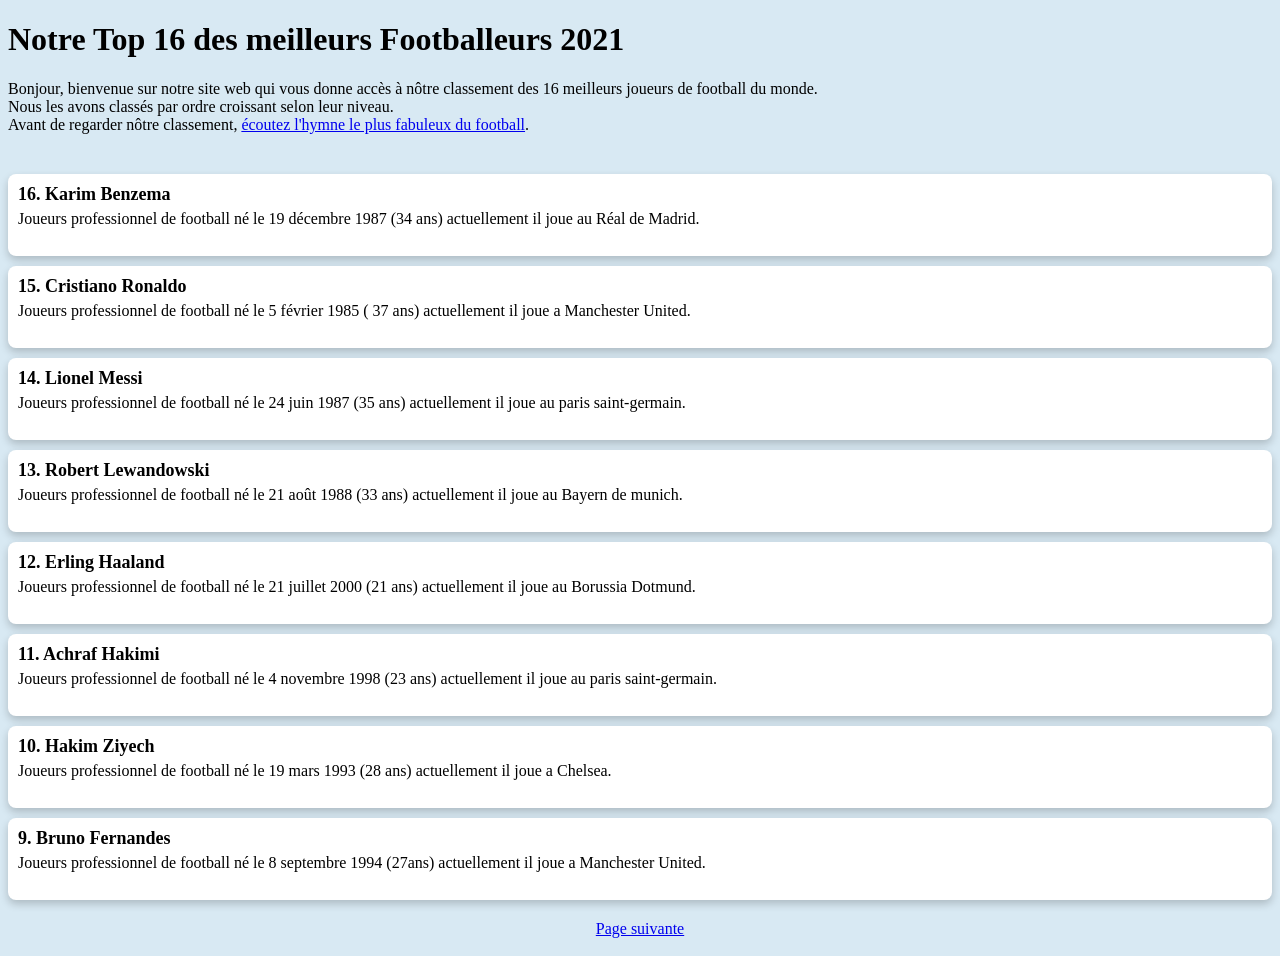
==== index.html @ 3a4f69b6 "index2" ====
<!DOCTYPE html>
<html>
	<head>
		<meta charset="utf-8">
		<link rel="stylesheet" href="assets/css/main.css">
		<title>Top footballeurs 2021</title>
	</head>

	<body>
		<h1>Notre Top 16 des meilleurs Footballeurs 2021</h1>
		<main>
			<p class="intro">
				Bonjour, bienvenue sur notre site web qui vous donne accès à nôtre classement des 16 meilleurs joueurs de football du monde.<br>
				Nous les avons classés par ordre croissant selon leur niveau.<br>
				Avant de regarder nôtre classement, <a href="https://www.youtube.com/watch?v=bhpV9hqQG7I%3Eici!" target="_blank">écoutez l'hymne le plus fabuleux du football</a>.
			</p>
			<div class="container">
				<span class="nom">16. Karim Benzema</span>
				<span class="description">Joueurs professionnel de football né le 19 décembre 1987 (34 ans) actuellement il joue au Réal de Madrid.</span>
				<div class="info">
					<img src="" class="carte">
					<img src="" class="photo">
				</div>
			</div>
			<div class="container">
				<span class="nom">15. Cristiano Ronaldo</span>
				<span class="description">Joueurs professionnel de football né le 5 février 1985 ( 37 ans)  actuellement il joue a Manchester United.</span>
				<div class="info">
					<img src="" class="carte">
					<img src="" class="photo">
				</div>
			</div>
			<div class="container">
				<span class="nom">14. Lionel Messi</span>
				<span class="description">Joueurs professionnel de football né le 24 juin 1987 (35 ans)  actuellement il joue au paris saint-germain.</span>
				<div class="info">
					<img src="" class="carte">
					<img src="" class="photo">
				</div>
			</div>
			<div class="container">
				<span class="nom">13. Robert Lewandowski</span>
				<span class="description">Joueurs professionnel de football né le 21 août 1988  (33 ans) actuellement il joue au Bayern de munich.</span>
				<div class="info">
					<img src="" class="carte">
					<img src="" class="photo">
				</div>
			</div>
			<div class="container">
				<span class="nom">12. Erling Haaland</span>
				<span class="description">Joueurs professionnel de football né le 21 juillet 2000 (21 ans)  actuellement il joue au Borussia Dotmund.</span>
				<div class="info">
					<img src="" class="carte">
					<img src="" class="photo">
				</div>
			</div>
			<div class="container">
				<span class="nom">11. Achraf Hakimi</span>
				<span class="description">Joueurs professionnel de football né le 4 novembre 1998 (23 ans) actuellement il joue au paris saint-germain.</span>
				<div class="info">
					<img src="" class="carte">
					<img src="" class="photo">
				</div>
			</div>
			<div class="container">
				<span class="nom">10. Hakim Ziyech</span>
				<span class="description">Joueurs professionnel de football né le 19 mars 1993 (28 ans) actuellement il joue a Chelsea.</span>
				<div class="info">
					<img src="" class="carte">
					<img src="" class="photo">
				</div>
			</div>
			<div class="container">
				<span class="nom">9. Bruno Fernandes</span>
				<span class="description">Joueurs professionnel de football né le  8 septembre 1994 (27ans) actuellement il joue a Manchester United.</span>
				<div class="info">
					<img src="" class="carte">
					<img src="" class="photo">
				</div>
			</div>
		</main>
		<footer>
			<a href="index2.html">Page suivante</a>
		</footer>
	</body>
	
</html>
---- assets/css/main.css ----
@import url("https://fonts.googleapis.com/css2?family=Lilita+One&display=swap");

body {
	background-color: #d8e9f3;
	font-family: Rubik;
}

.intro {
	margin-bottom: 40px;
}

.container {
	margin-bottom: 10px;
	padding: 10px;
	border-radius: 8px;
	box-shadow: 0 4px 8px rgb(0, 0, 0, 0.2);
	background-color: #fff
}

.nom {
	display: block;
	margin-bottom: 5px;
	font-size: 18px;
	font-weight: bold
}

footer {
	padding: 10px 0;
	text-align: center
}
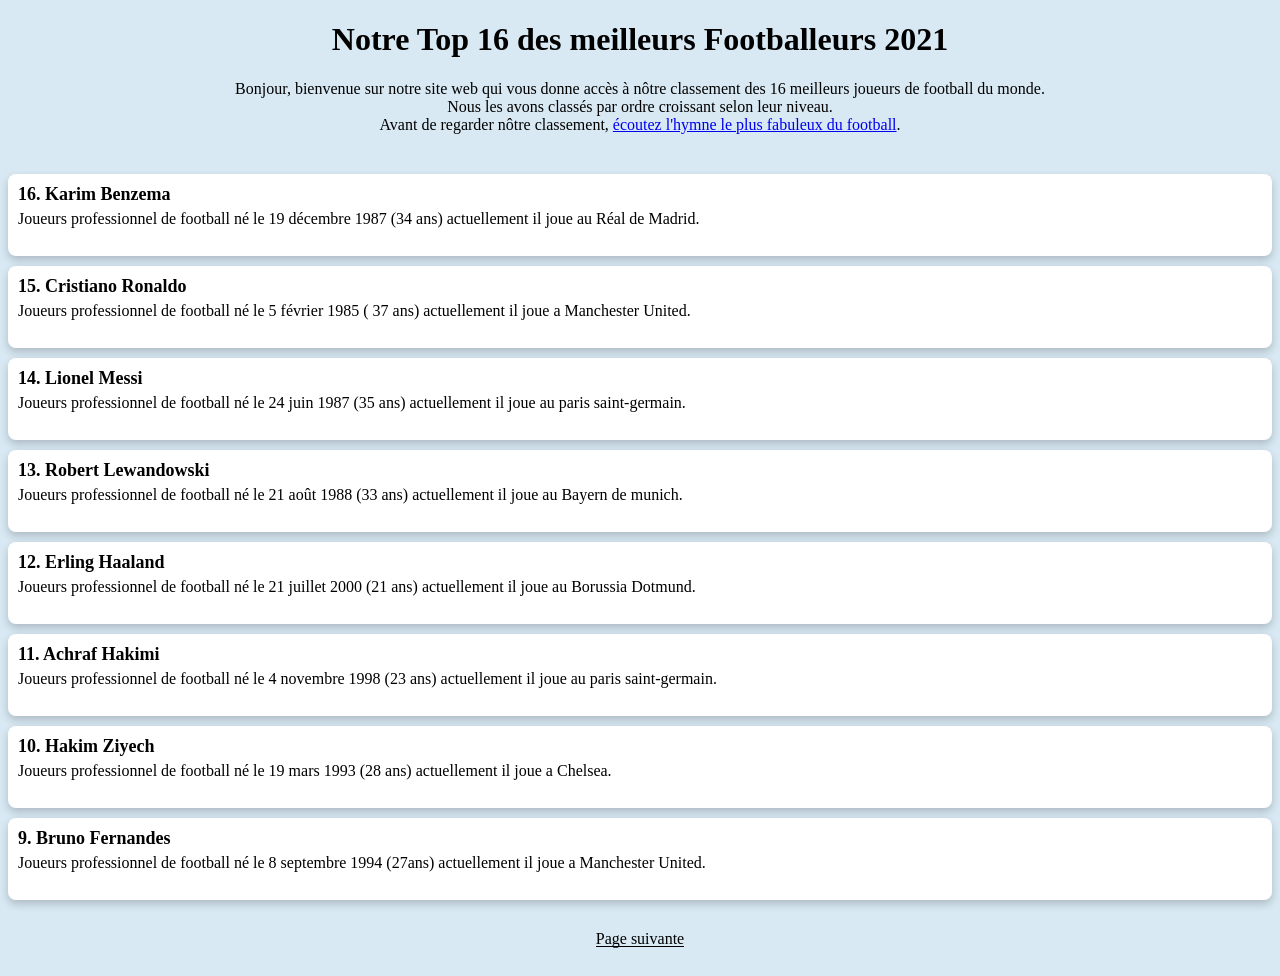
==== commit f3cb600b: "CSS" ====
--- a/index.html
+++ b/index.html
@@ -7,8 +7,8 @@
 	</head>
 
 	<body>
-		<h1>Notre Top 16 des meilleurs Footballeurs 2021</h1>
 		<main>
+			<h1>Notre Top 16 des meilleurs Footballeurs 2021</h1>
 			<p class="intro">
 				Bonjour, bienvenue sur notre site web qui vous donne accès à nôtre classement des 16 meilleurs joueurs de football du monde.<br>
 				Nous les avons classés par ordre croissant selon leur niveau.<br>
--- a/assets/css/main.css
+++ b/assets/css/main.css
@@ -7,7 +7,10 @@
 
 .intro {
 	margin-bottom: 40px;
+	text-align: center;
 }
+
+h1 {text-align: center}
 
 .container {
 	margin-bottom: 10px;
@@ -25,6 +28,36 @@
 }
 
 footer {
-	padding: 10px 0;
+	padding: 20px 0;
 	text-align: center
+}
+
+footer a {
+	position: relative;
+	color: #000;
+	text-decoration: none;
+	transition-duration: 0.3s;
+	z-index: 1;
+}
+footer a:hover {color: #d8e9f3}
+footer a::before {
+	content: "";
+	width: 100%;
+	height: 1px;
+	bottom: 0;
+	position: absolute;
+	background-color: #000;
+	transition-duration: 0.3s;
+	z-index: -1
+}
+footer a:hover::before {height: 100%}
+
+/* 600px max */
+@media screen and (max-width: 600px) {
+	h1 {font-size: 29px}
+}
+
+/* 480px max */
+@media screen and (max-width: 480px) {
+	h1 {font-size: 26px}
 }
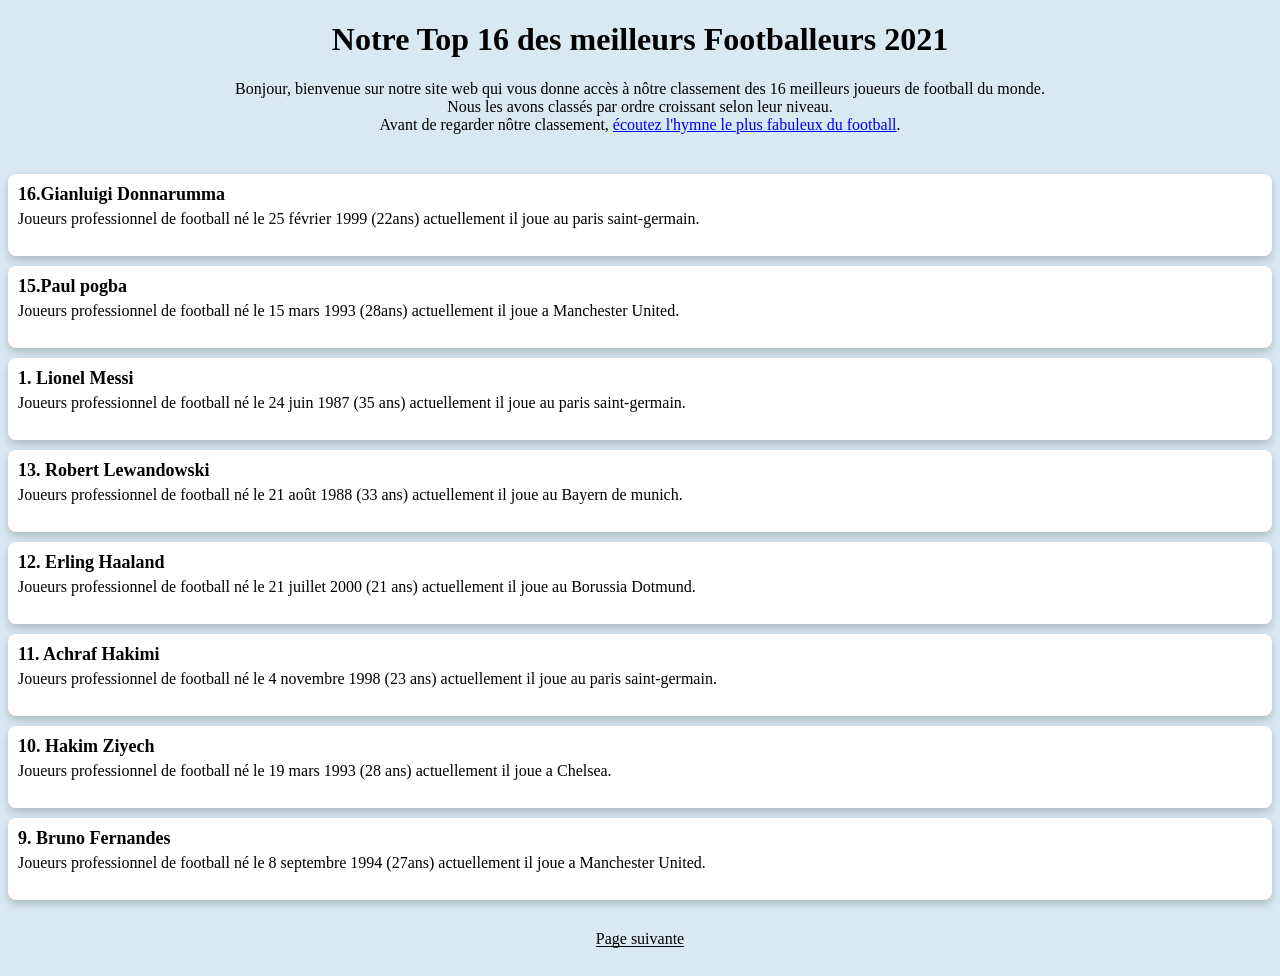
==== commit 04b4a23a: "test" ====
--- a/index.html
+++ b/index.html
@@ -15,23 +15,23 @@
 				Avant de regarder nôtre classement, <a href="https://www.youtube.com/watch?v=bhpV9hqQG7I%3Eici!" target="_blank">écoutez l'hymne le plus fabuleux du football</a>.
 			</p>
 			<div class="container">
-				<span class="nom">16. Karim Benzema</span>
-				<span class="description">Joueurs professionnel de football né le 19 décembre 1987 (34 ans) actuellement il joue au Réal de Madrid.</span>
+				<span class="nom">16.Gianluigi Donnarumma</span>
+				<span class="description">Joueurs professionnel de football né le 25 février 1999 (22ans) actuellement il joue au paris saint-germain.</span>
+				<div class="info">
+					<img src="" class="carte16.jpg">
+					<img src="" class="photo">
+				</div>
+			</div>
+			<div class="container">
+				<span class="nom">15.Paul pogba </span>
+				<span class="description">Joueurs professionnel de football né le 15 mars 1993 (28ans)  actuellement il joue a Manchester United.</span>
 				<div class="info">
 					<img src="" class="carte">
 					<img src="" class="photo">
 				</div>
 			</div>
 			<div class="container">
-				<span class="nom">15. Cristiano Ronaldo</span>
-				<span class="description">Joueurs professionnel de football né le 5 février 1985 ( 37 ans)  actuellement il joue a Manchester United.</span>
-				<div class="info">
-					<img src="" class="carte">
-					<img src="" class="photo">
-				</div>
-			</div>
-			<div class="container">
-				<span class="nom">14. Lionel Messi</span>
+				<span class="nom">1. Lionel Messi</span>
 				<span class="description">Joueurs professionnel de football né le 24 juin 1987 (35 ans)  actuellement il joue au paris saint-germain.</span>
 				<div class="info">
 					<img src="" class="carte">
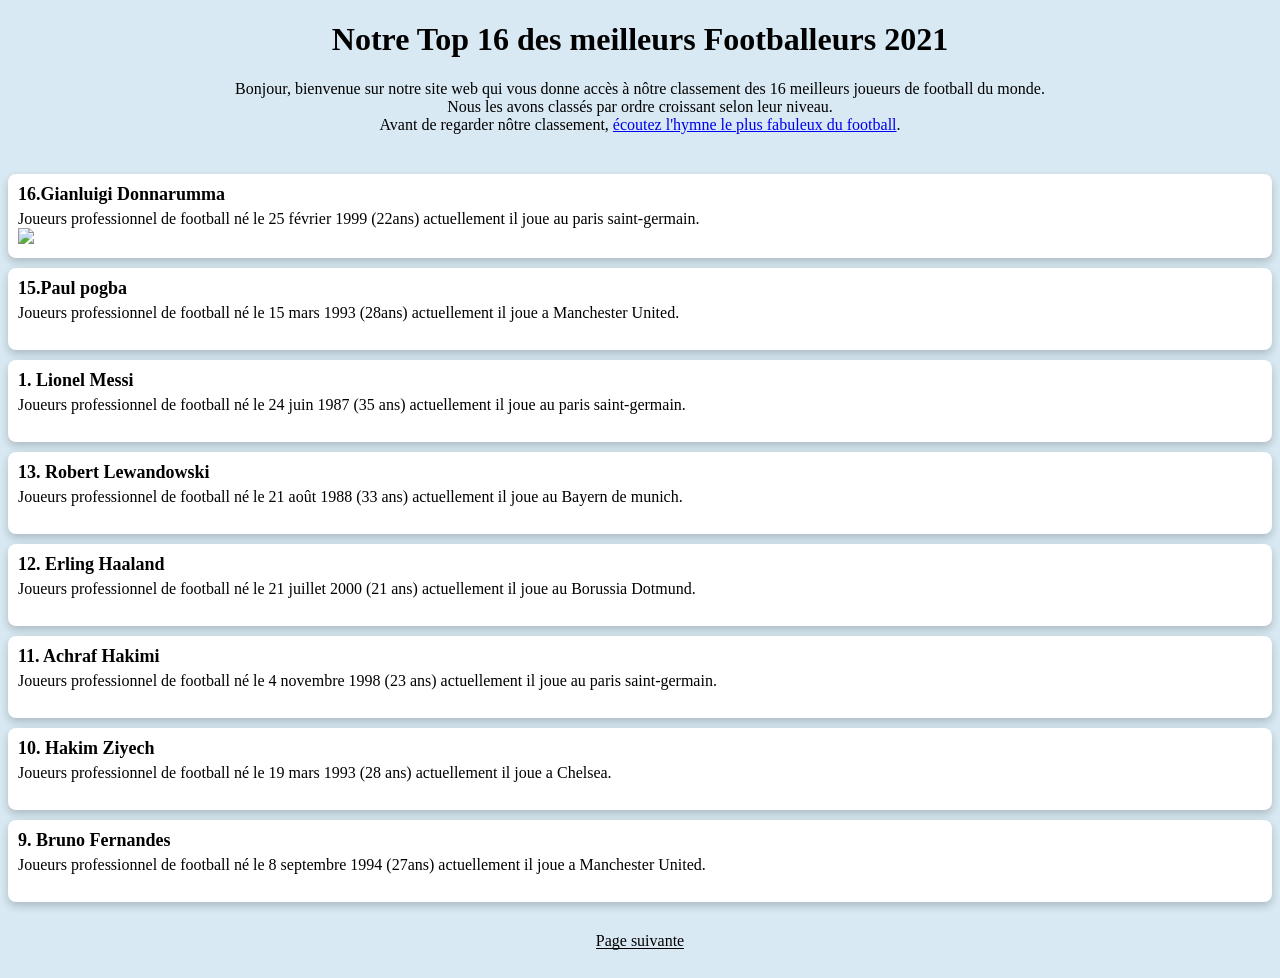
==== commit cb0f9919: "azea" ====
--- a/index.html
+++ b/index.html
@@ -18,7 +18,7 @@
 				<span class="nom">16.Gianluigi Donnarumma</span>
 				<span class="description">Joueurs professionnel de football né le 25 février 1999 (22ans) actuellement il joue au paris saint-germain.</span>
 				<div class="info">
-					<img src="" class="carte16.jpg">
+					<img src="image/kart" class="kart">
 					<img src="" class="photo">
 				</div>
 			</div>
@@ -26,7 +26,7 @@
 				<span class="nom">15.Paul pogba </span>
 				<span class="description">Joueurs professionnel de football né le 15 mars 1993 (28ans)  actuellement il joue a Manchester United.</span>
 				<div class="info">
-					<img src="" class="carte">
+					<img src="" class="">
 					<img src="" class="photo">
 				</div>
 			</div>
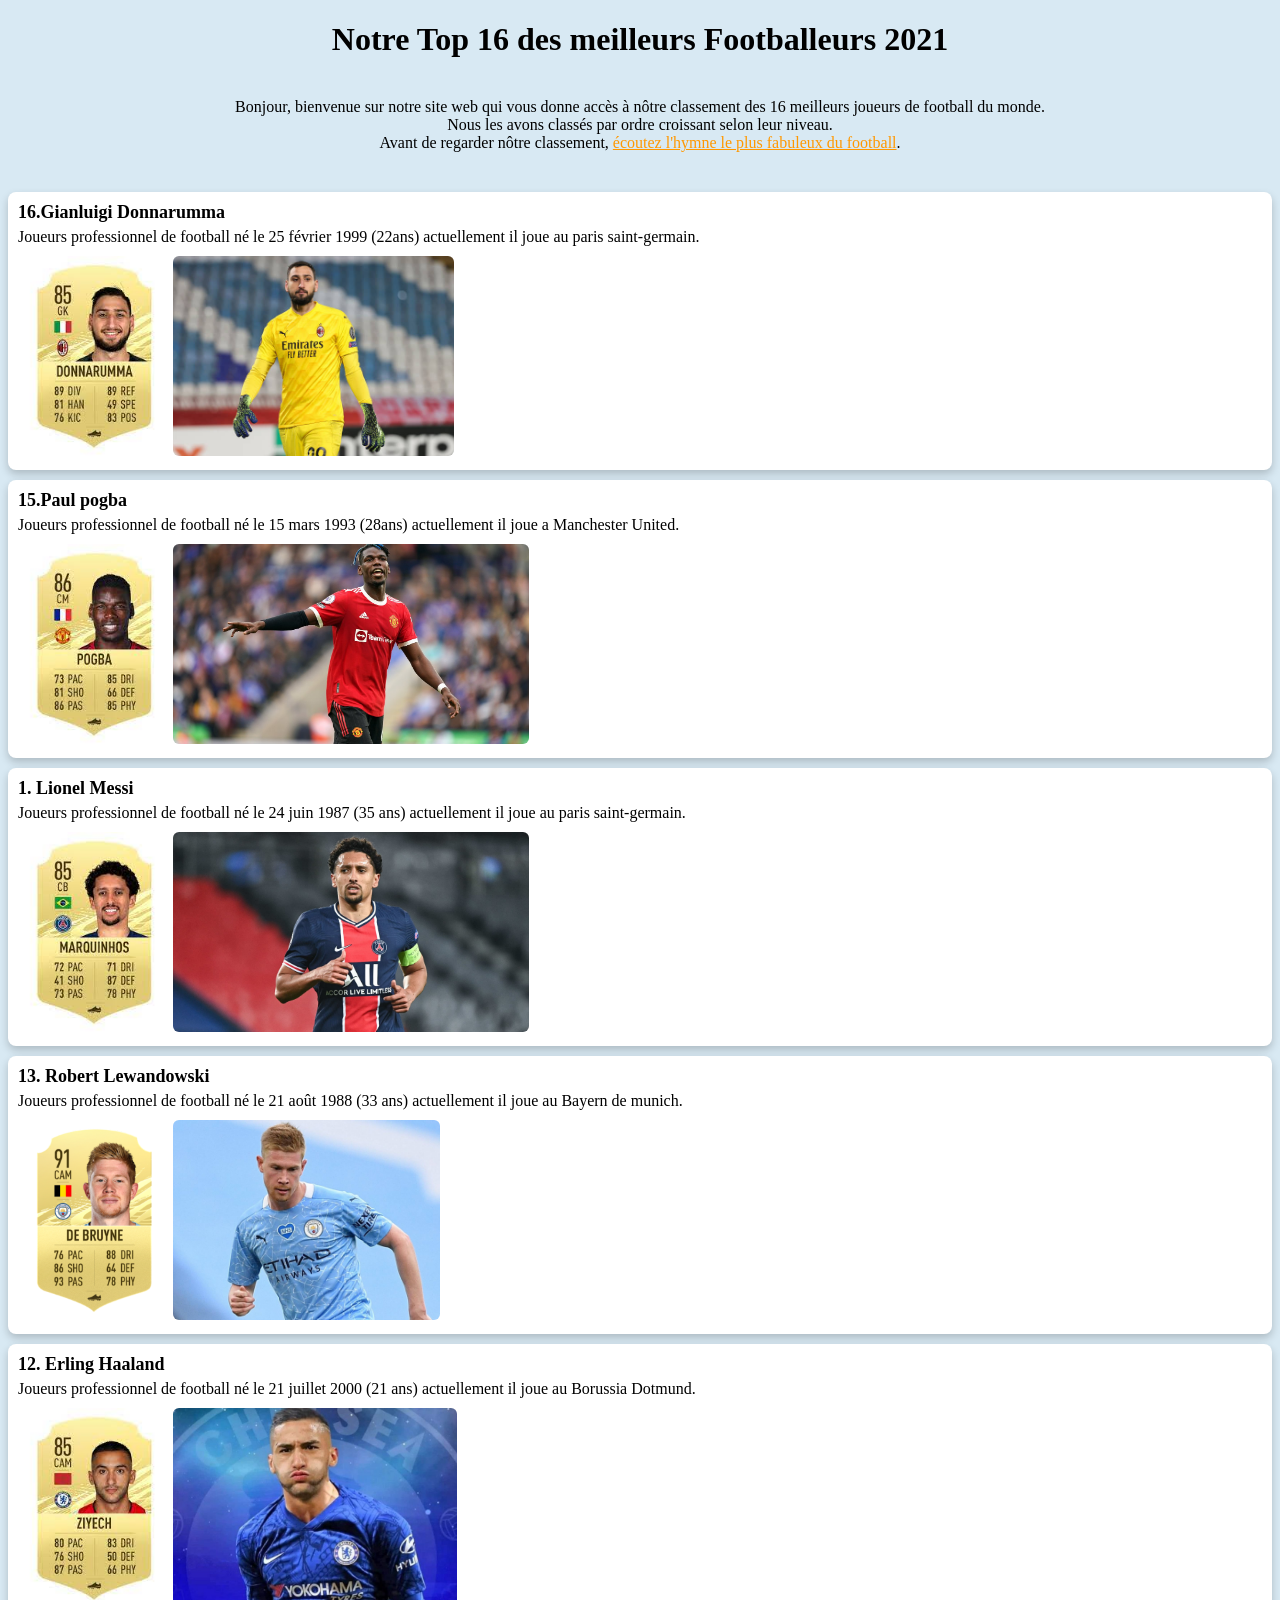
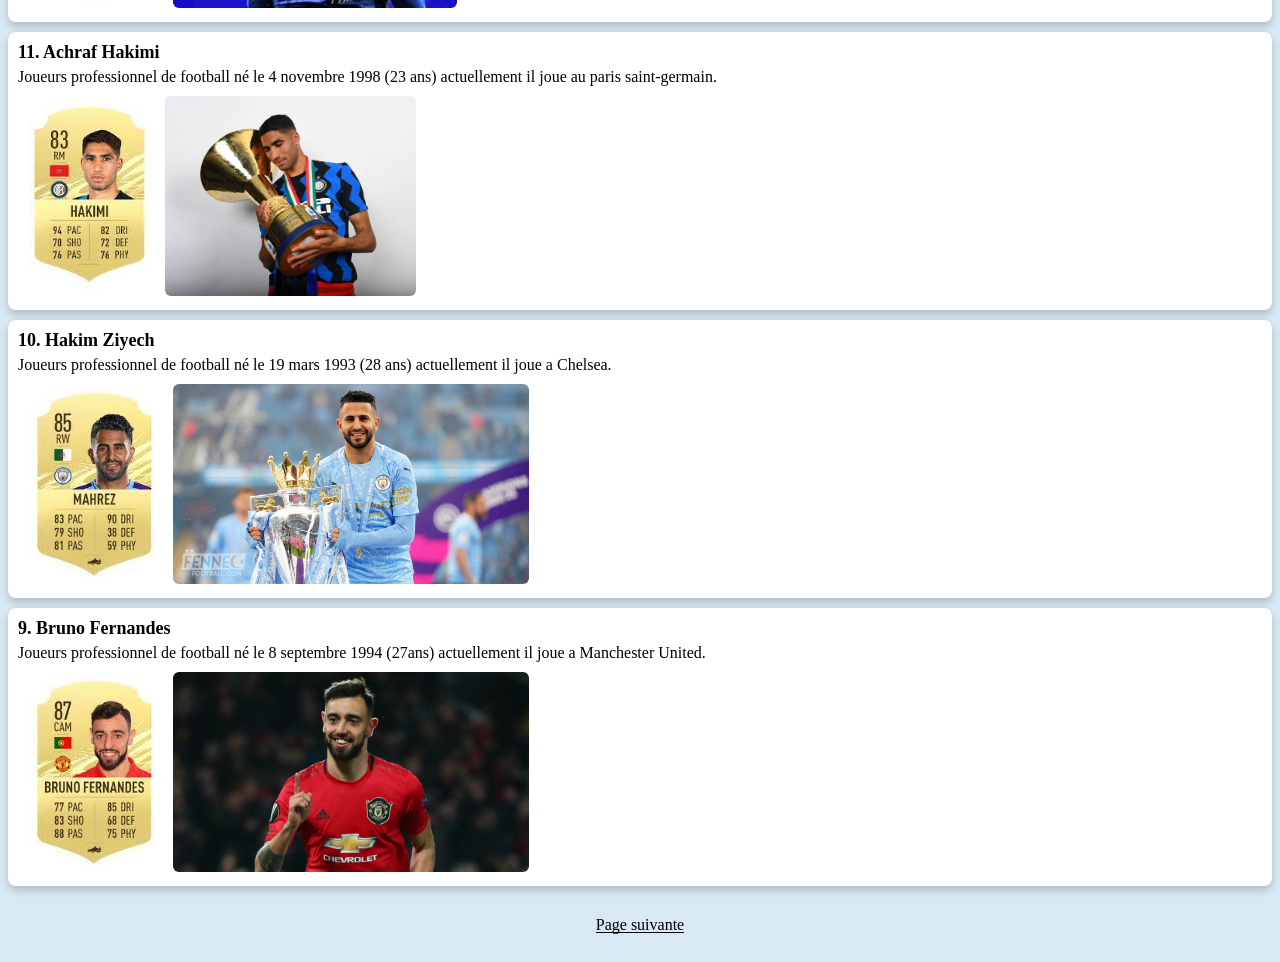
==== commit f3f313e6: "index" ====
--- a/index.html
+++ b/index.html
@@ -18,64 +18,64 @@
 				<span class="nom">16.Gianluigi Donnarumma</span>
 				<span class="description">Joueurs professionnel de football né le 25 février 1999 (22ans) actuellement il joue au paris saint-germain.</span>
 				<div class="info">
-					<img src="image/kart" class="kart">
-					<img src="" class="photo">
+					<img src="assets/images/carte/16.jpg" class="carte">
+					<img src="assets/images/photo/16.jpg" class="photo">
 				</div>
 			</div>
 			<div class="container">
 				<span class="nom">15.Paul pogba </span>
 				<span class="description">Joueurs professionnel de football né le 15 mars 1993 (28ans)  actuellement il joue a Manchester United.</span>
 				<div class="info">
-					<img src="" class="">
-					<img src="" class="photo">
+					<img src="assets/images/carte/15.jpg" class="carte">
+					<img src="assets/images/photo/15.jpg" class="photo">
 				</div>
 			</div>
 			<div class="container">
 				<span class="nom">1. Lionel Messi</span>
 				<span class="description">Joueurs professionnel de football né le 24 juin 1987 (35 ans)  actuellement il joue au paris saint-germain.</span>
 				<div class="info">
-					<img src="" class="carte">
-					<img src="" class="photo">
+					<img src="assets/images/carte/14.jpg" class="carte">
+					<img src="assets/images/photo/14.jpg" class="photo">
 				</div>
 			</div>
 			<div class="container">
 				<span class="nom">13. Robert Lewandowski</span>
 				<span class="description">Joueurs professionnel de football né le 21 août 1988  (33 ans) actuellement il joue au Bayern de munich.</span>
 				<div class="info">
-					<img src="" class="carte">
-					<img src="" class="photo">
+					<img src="assets/images/carte/13.jpg" class="carte">
+					<img src="assets/images/photo/13.jpg" class="photo">
 				</div>
 			</div>
 			<div class="container">
 				<span class="nom">12. Erling Haaland</span>
 				<span class="description">Joueurs professionnel de football né le 21 juillet 2000 (21 ans)  actuellement il joue au Borussia Dotmund.</span>
 				<div class="info">
-					<img src="" class="carte">
-					<img src="" class="photo">
+					<img src="assets/images/carte/12.jpg" class="carte">
+					<img src="assets/images/photo/12.jpg" class="photo">
 				</div>
 			</div>
 			<div class="container">
 				<span class="nom">11. Achraf Hakimi</span>
 				<span class="description">Joueurs professionnel de football né le 4 novembre 1998 (23 ans) actuellement il joue au paris saint-germain.</span>
 				<div class="info">
-					<img src="" class="carte">
-					<img src="" class="photo">
+					<img src="assets/images/carte/11.jpg" class="carte">
+					<img src="assets/images/photo/11.jpg" class="photo">
 				</div>
 			</div>
 			<div class="container">
 				<span class="nom">10. Hakim Ziyech</span>
 				<span class="description">Joueurs professionnel de football né le 19 mars 1993 (28 ans) actuellement il joue a Chelsea.</span>
 				<div class="info">
-					<img src="" class="carte">
-					<img src="" class="photo">
+					<img src="assets/images/carte/10.jpg" class="carte">
+					<img src="assets/images/photo/10.jpg" class="photo">
 				</div>
 			</div>
 			<div class="container">
 				<span class="nom">9. Bruno Fernandes</span>
 				<span class="description">Joueurs professionnel de football né le  8 septembre 1994 (27ans) actuellement il joue a Manchester United.</span>
 				<div class="info">
-					<img src="" class="carte">
-					<img src="" class="photo">
+					<img src="assets/images/carte/9.jpg" class="carte">
+					<img src="assets/images/photo/9.jpg" class="photo">
 				</div>
 			</div>
 		</main>
--- a/assets/css/main.css
+++ b/assets/css/main.css
@@ -2,13 +2,15 @@
 
 body {
 	background-color: #d8e9f3;
-	font-family: Rubik;
+	font-family: Rubik
 }
 
 .intro {
-	margin-bottom: 40px;
-	text-align: center;
+	margin: 40px 0 40px 0;
+	text-align: center
 }
+
+.intro a {color: #ff9800}
 
 h1 {text-align: center}
 
@@ -27,6 +29,17 @@
 	font-weight: bold
 }
 
+.description {
+	display: block;
+	margin-bottom: 10px
+}
+
+.carte {height: 200px}
+.photo {
+	height: 200px;
+	border-radius: 6px
+}
+
 footer {
 	padding: 20px 0;
 	text-align: center
@@ -37,7 +50,7 @@
 	color: #000;
 	text-decoration: none;
 	transition-duration: 0.3s;
-	z-index: 1;
+	z-index: 1
 }
 footer a:hover {color: #d8e9f3}
 footer a::before {
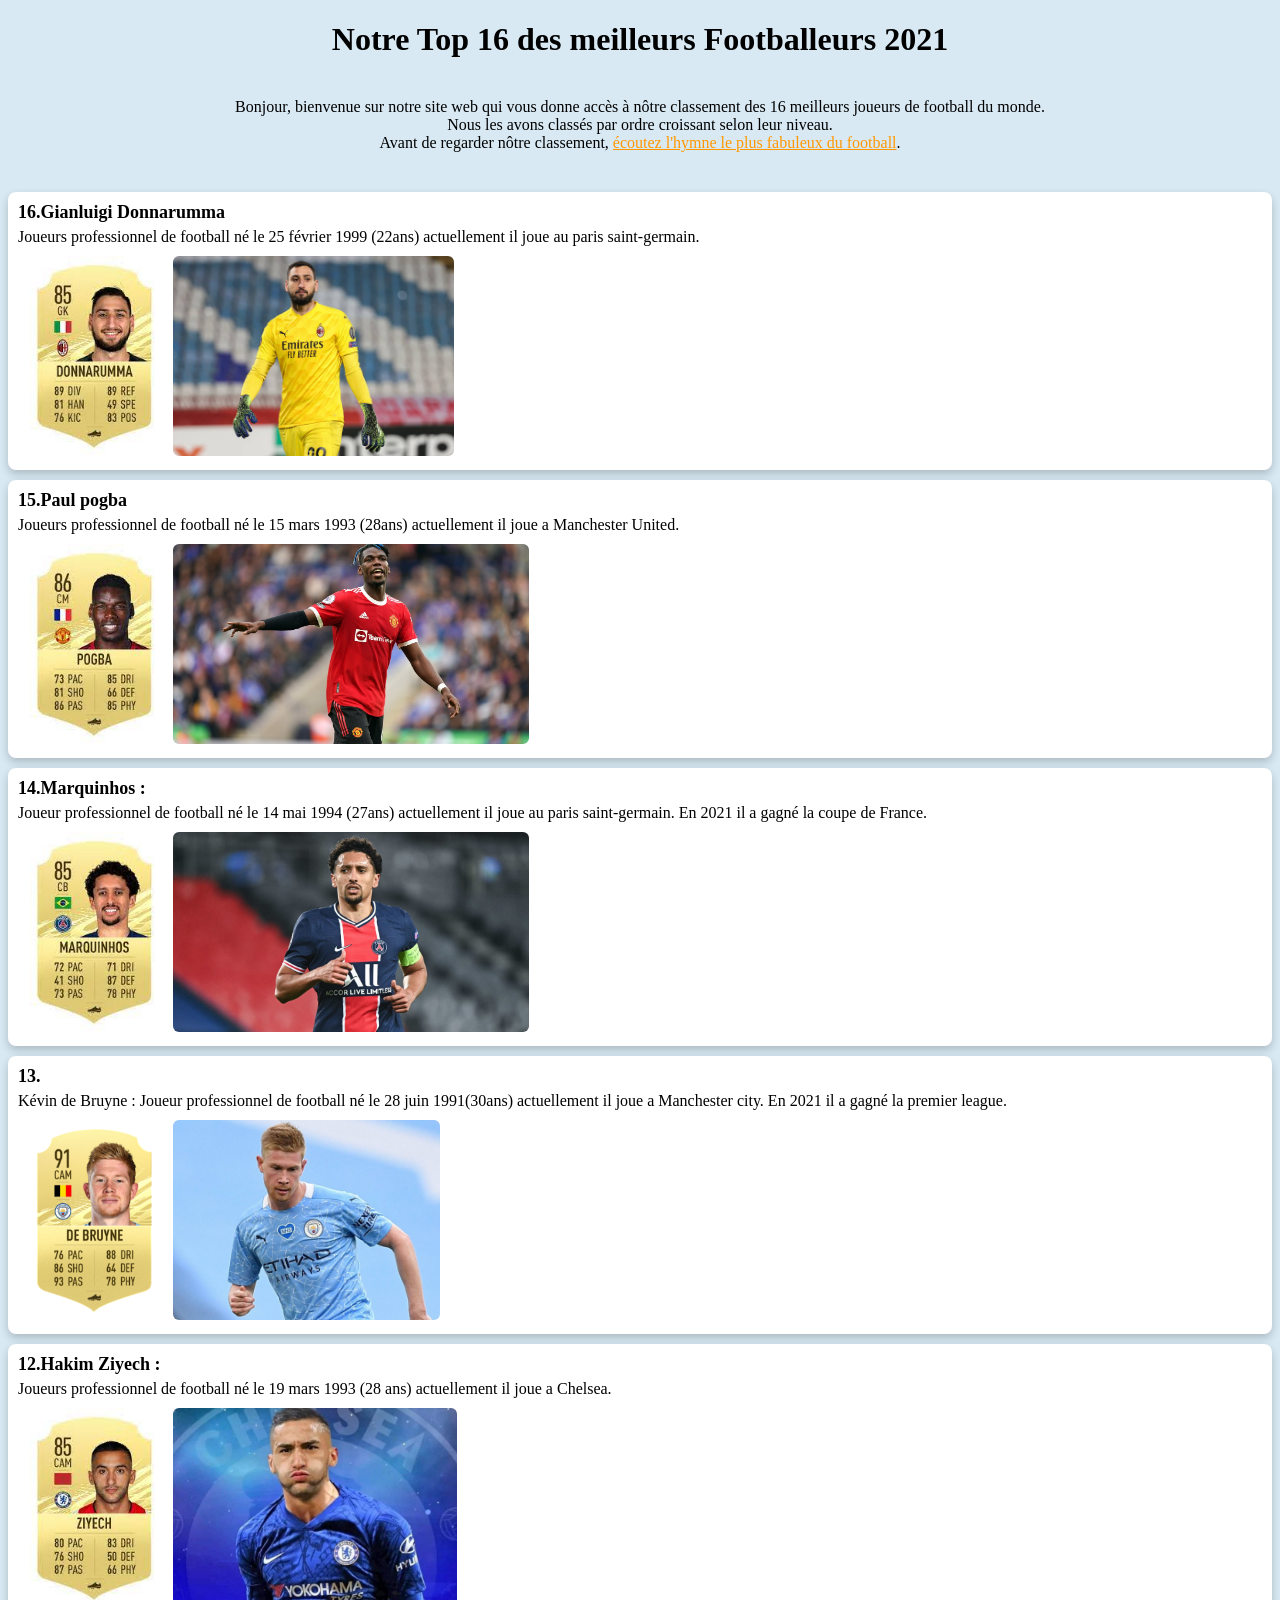
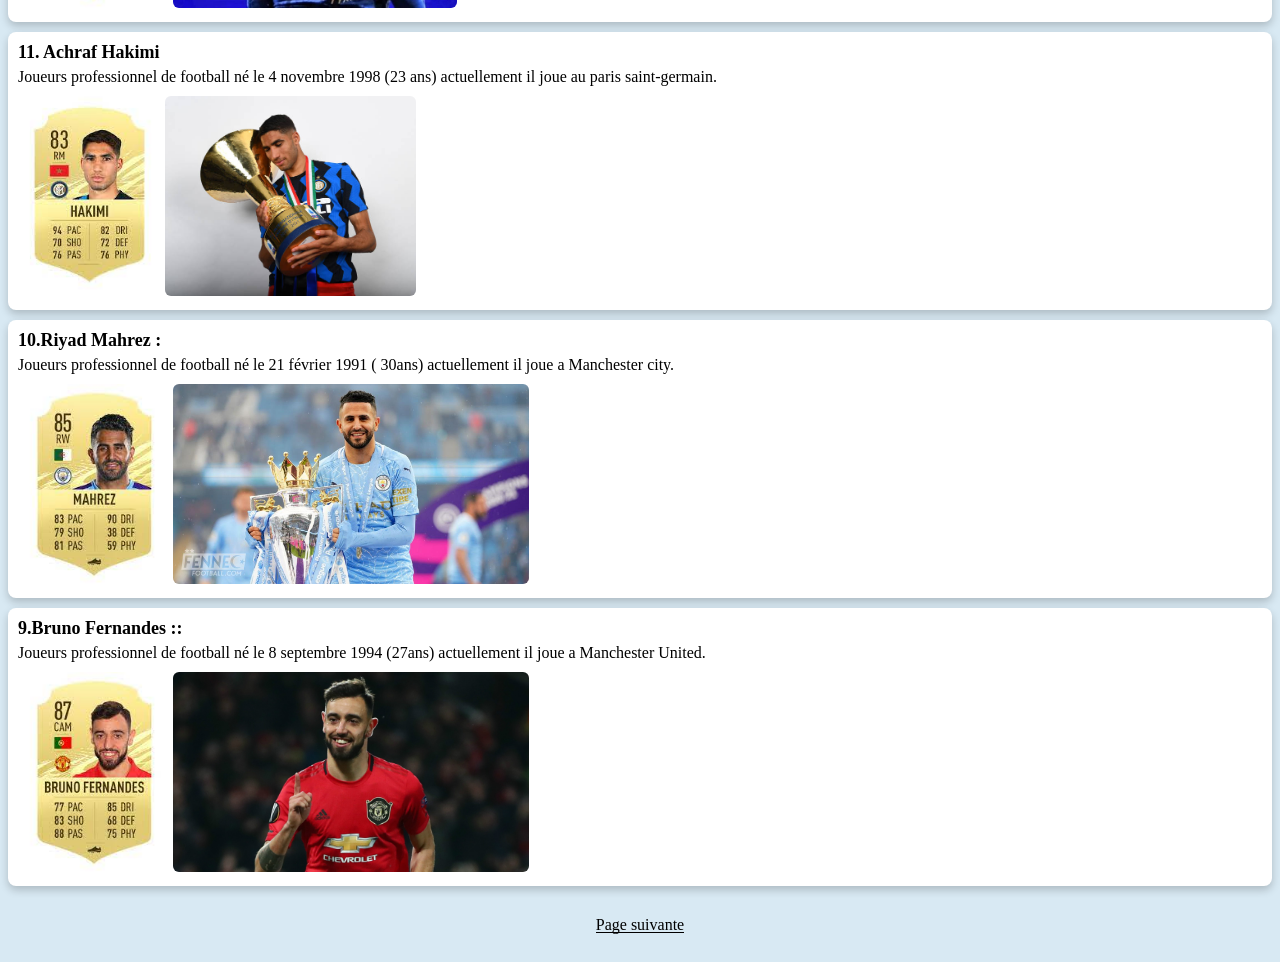
==== commit 3f39b403: "test" ====
--- a/index.html
+++ b/index.html
@@ -31,24 +31,25 @@
 				</div>
 			</div>
 			<div class="container">
-				<span class="nom">1. Lionel Messi</span>
-				<span class="description">Joueurs professionnel de football né le 24 juin 1987 (35 ans)  actuellement il joue au paris saint-germain.</span>
+				<span class="nom">14.Marquinhos :</span>
+				<span class="description">Joueur professionnel de football né le 14 mai 1994 (27ans) actuellement il joue au paris saint-germain. En 2021 il a gagné la coupe de France.</span>
 				<div class="info">
 					<img src="assets/images/carte/14.jpg" class="carte">
 					<img src="assets/images/photo/14.jpg" class="photo">
 				</div>
 			</div>
 			<div class="container">
-				<span class="nom">13. Robert Lewandowski</span>
-				<span class="description">Joueurs professionnel de football né le 21 août 1988  (33 ans) actuellement il joue au Bayern de munich.</span>
+				<span class="nom">13.</span>
+				<span class="description">Kévin de Bruyne : Joueur professionnel de football né le 28 juin 1991(30ans) actuellement il joue a Manchester city. En 2021 il a gagné la premier league.
+                </span>
 				<div class="info">
 					<img src="assets/images/carte/13.jpg" class="carte">
 					<img src="assets/images/photo/13.jpg" class="photo">
 				</div>
 			</div>
 			<div class="container">
-				<span class="nom">12. Erling Haaland</span>
-				<span class="description">Joueurs professionnel de football né le 21 juillet 2000 (21 ans)  actuellement il joue au Borussia Dotmund.</span>
+				<span class="nom">12.Hakim Ziyech :</span>
+				<span class="description">Joueurs professionnel de football né le 19 mars 1993 (28 ans) actuellement il joue a Chelsea.</span>
 				<div class="info">
 					<img src="assets/images/carte/12.jpg" class="carte">
 					<img src="assets/images/photo/12.jpg" class="photo">
@@ -63,16 +64,17 @@
 				</div>
 			</div>
 			<div class="container">
-				<span class="nom">10. Hakim Ziyech</span>
-				<span class="description">Joueurs professionnel de football né le 19 mars 1993 (28 ans) actuellement il joue a Chelsea.</span>
+				<span class="nom">10.Riyad Mahrez :</span>
+				<span class="description">Joueurs professionnel de football né le 21 février 1991 ( 30ans)  actuellement il joue a Manchester city.</span>
 				<div class="info">
 					<img src="assets/images/carte/10.jpg" class="carte">
 					<img src="assets/images/photo/10.jpg" class="photo">
 				</div>
 			</div>
 			<div class="container">
-				<span class="nom">9. Bruno Fernandes</span>
-				<span class="description">Joueurs professionnel de football né le  8 septembre 1994 (27ans) actuellement il joue a Manchester United.</span>
+				<span class="nom">9.Bruno Fernandes ::</span>
+				<span class="description">Joueurs professionnel de football né le  8 septembre 1994 (27ans) actuellement il joue a Manchester United.
+                </span>
 				<div class="info">
 					<img src="assets/images/carte/9.jpg" class="carte">
 					<img src="assets/images/photo/9.jpg" class="photo">
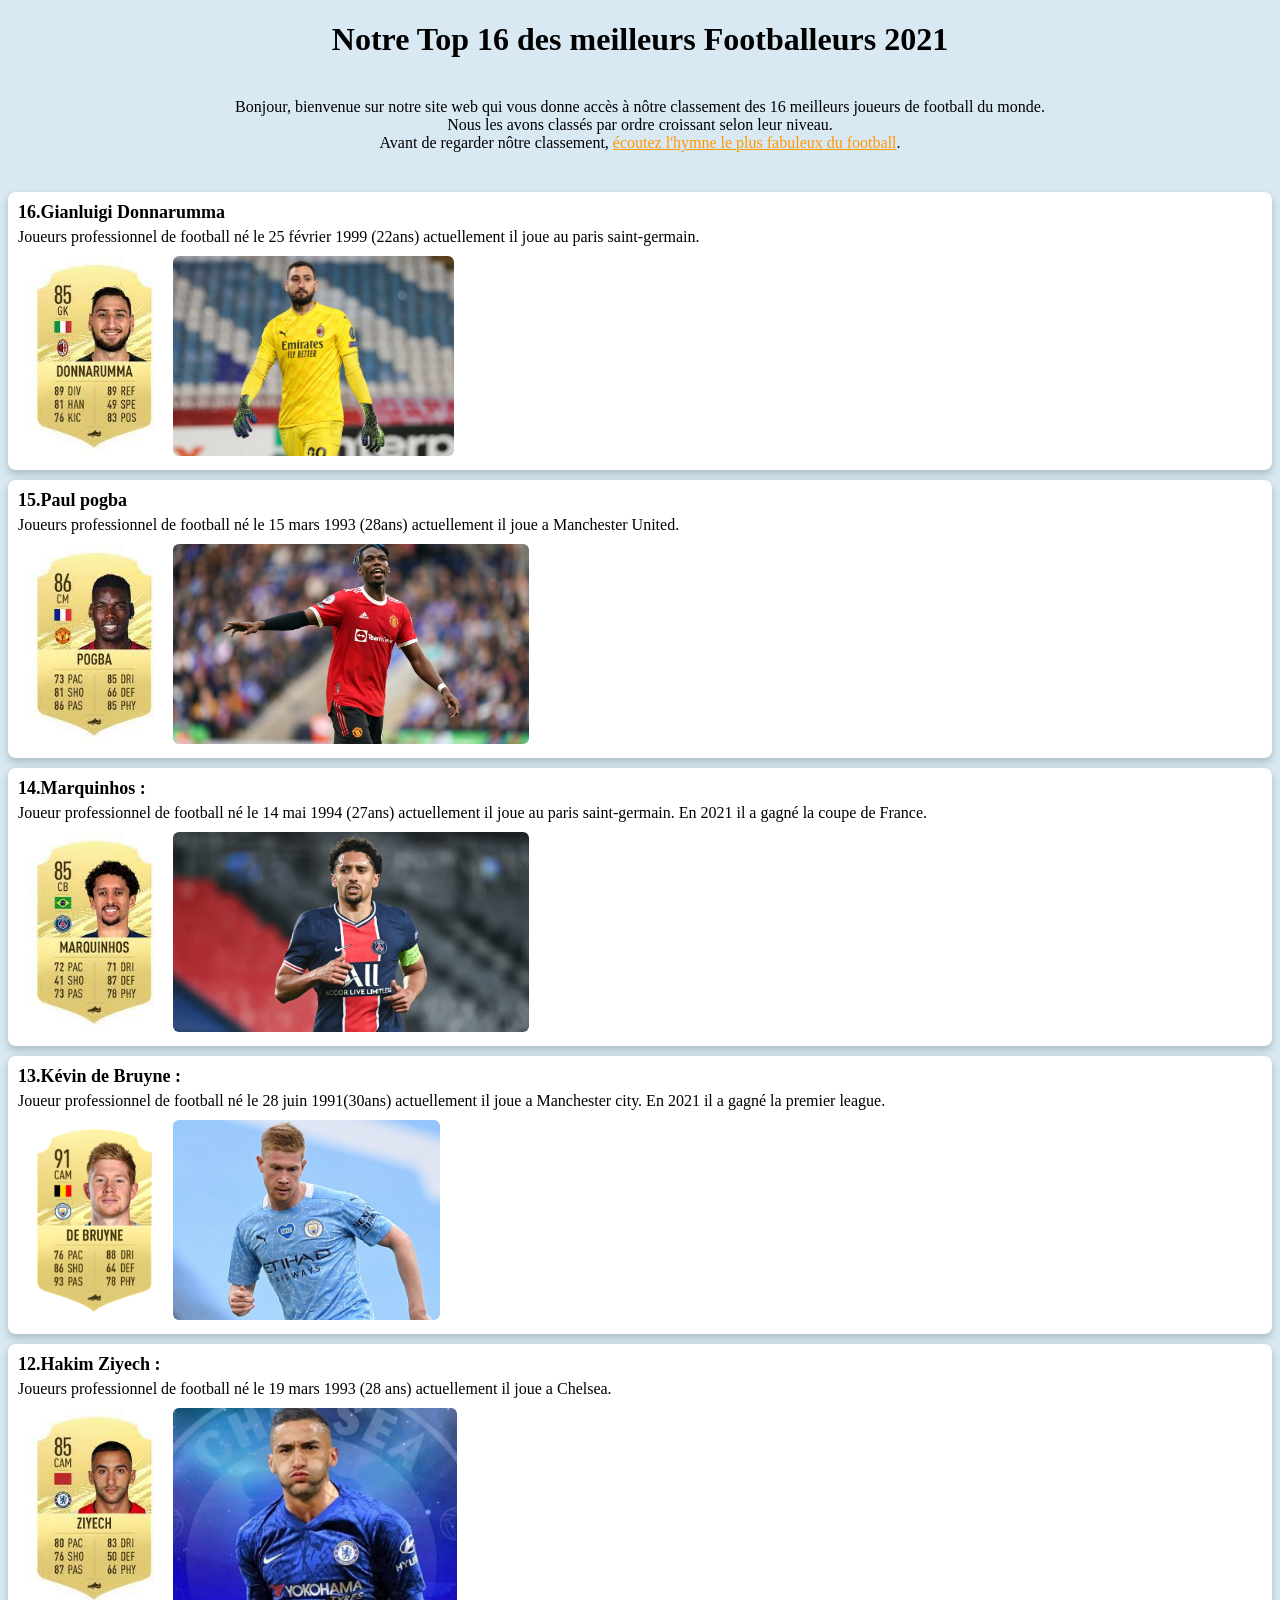
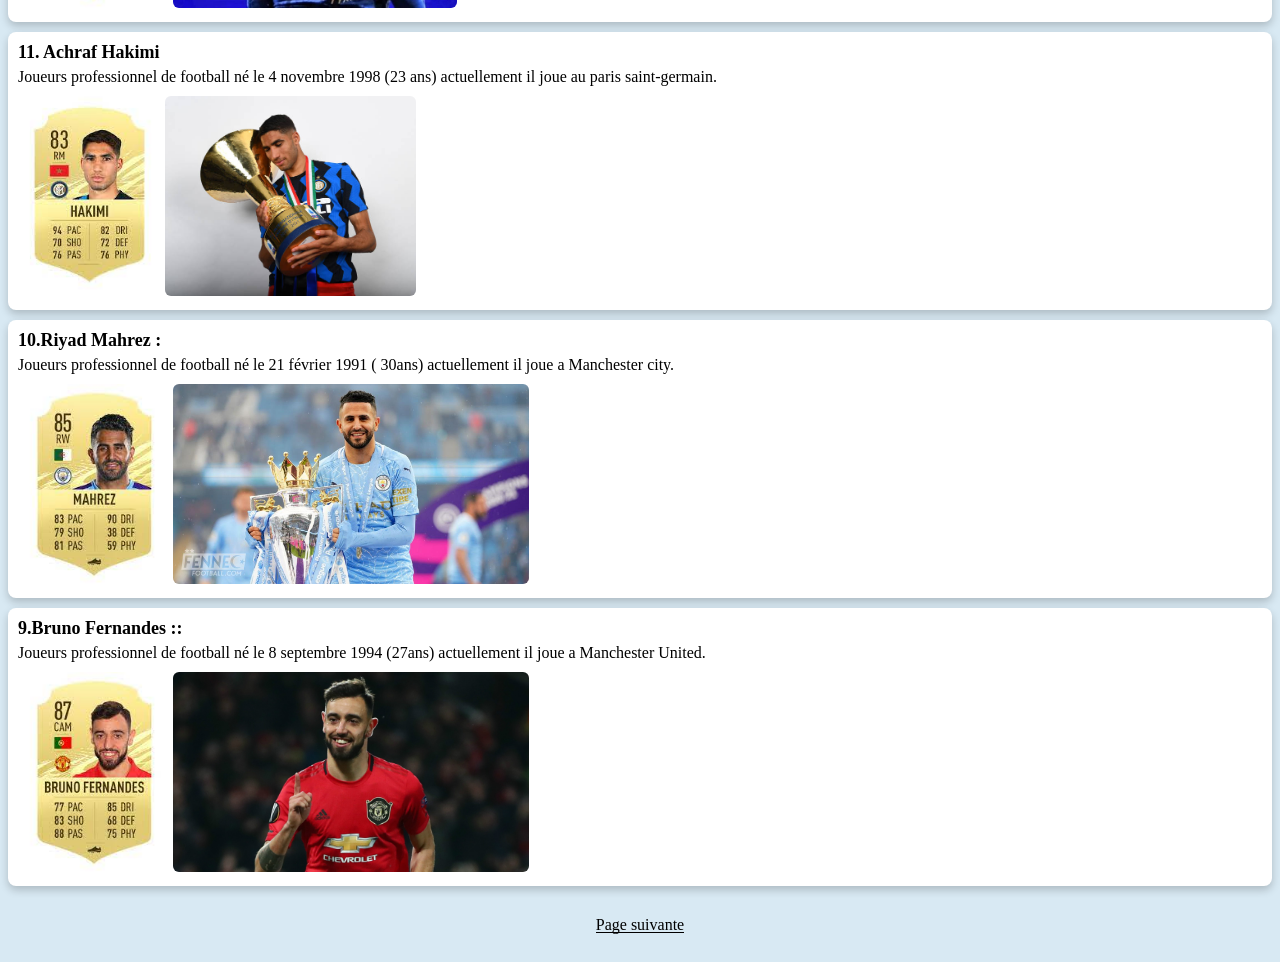
==== commit 20b1fba7: "sdsddd" ====
--- a/index.html
+++ b/index.html
@@ -39,8 +39,8 @@
 				</div>
 			</div>
 			<div class="container">
-				<span class="nom">13.</span>
-				<span class="description">Kévin de Bruyne : Joueur professionnel de football né le 28 juin 1991(30ans) actuellement il joue a Manchester city. En 2021 il a gagné la premier league.
+				<span class="nom">13.Kévin de Bruyne :</span>
+				<span class="description">Joueur professionnel de football né le 28 juin 1991(30ans) actuellement il joue a Manchester city. En 2021 il a gagné la premier league.
                 </span>
 				<div class="info">
 					<img src="assets/images/carte/13.jpg" class="carte">
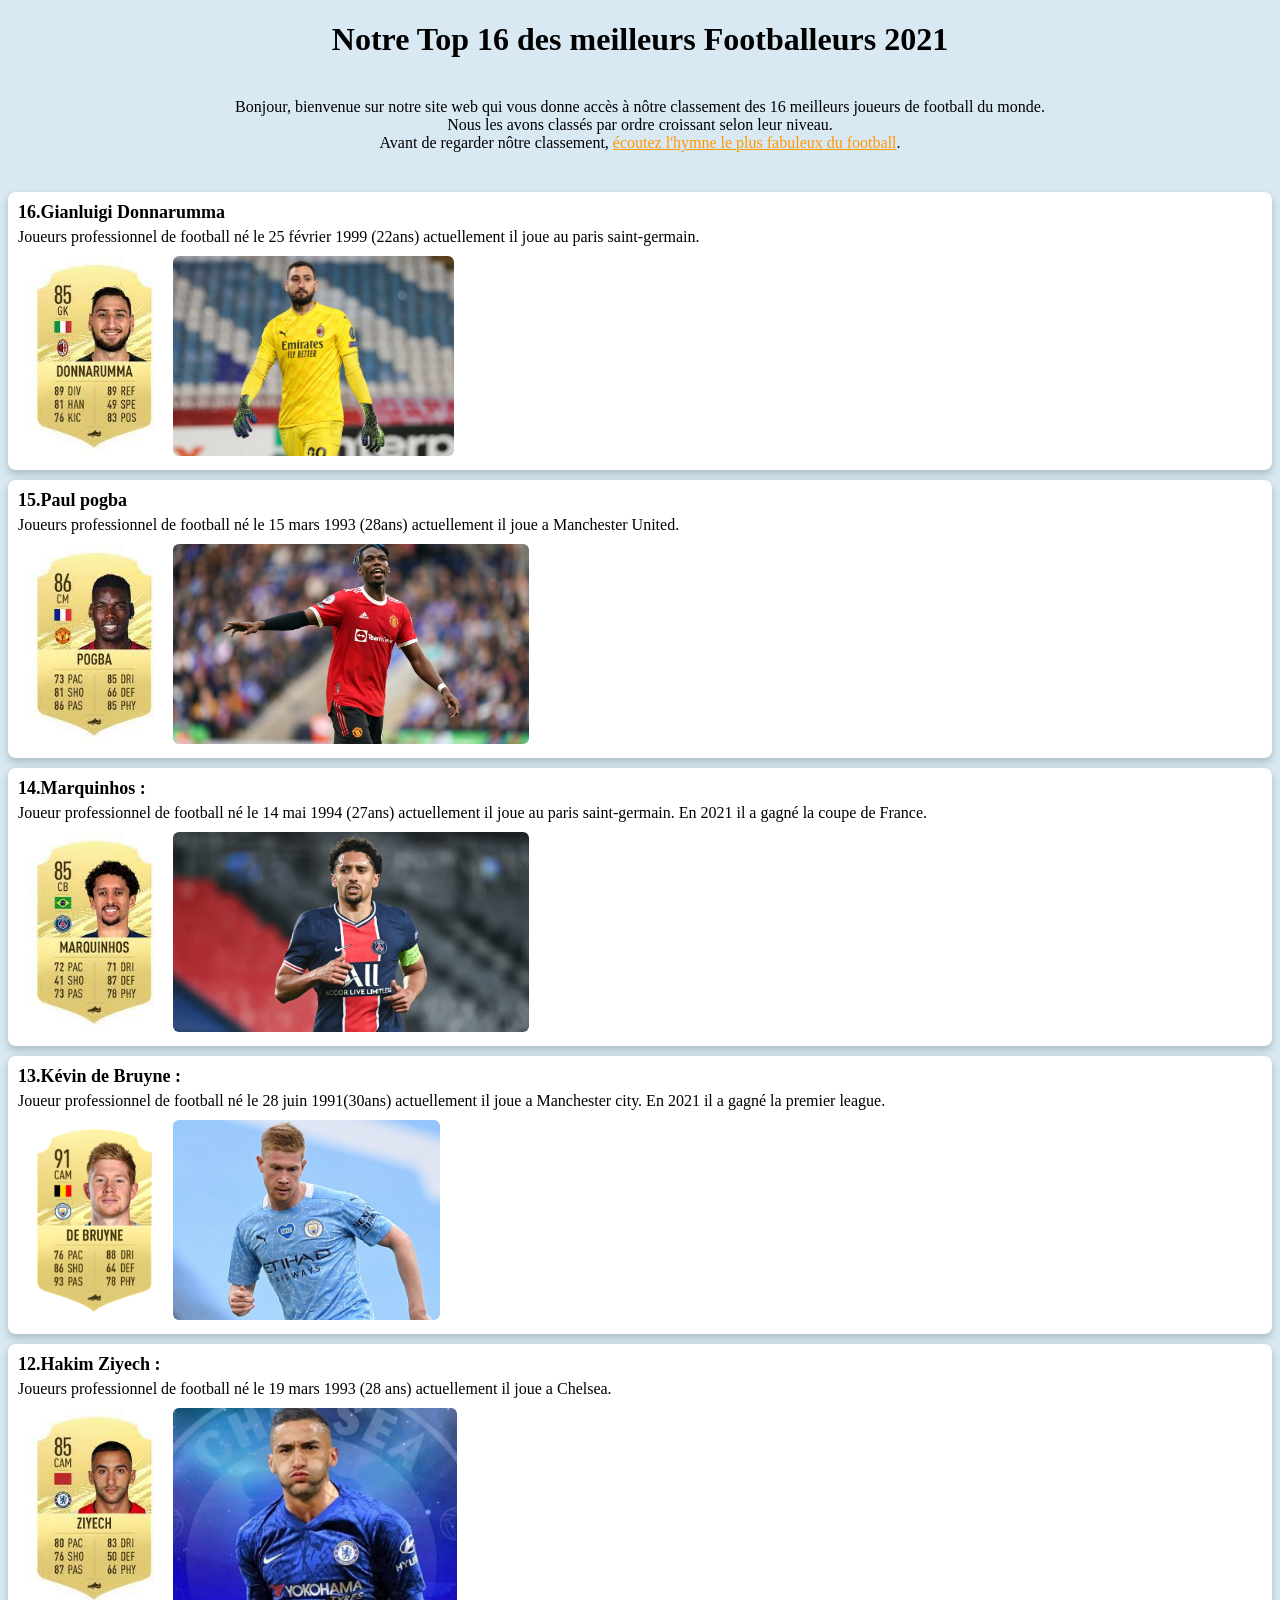
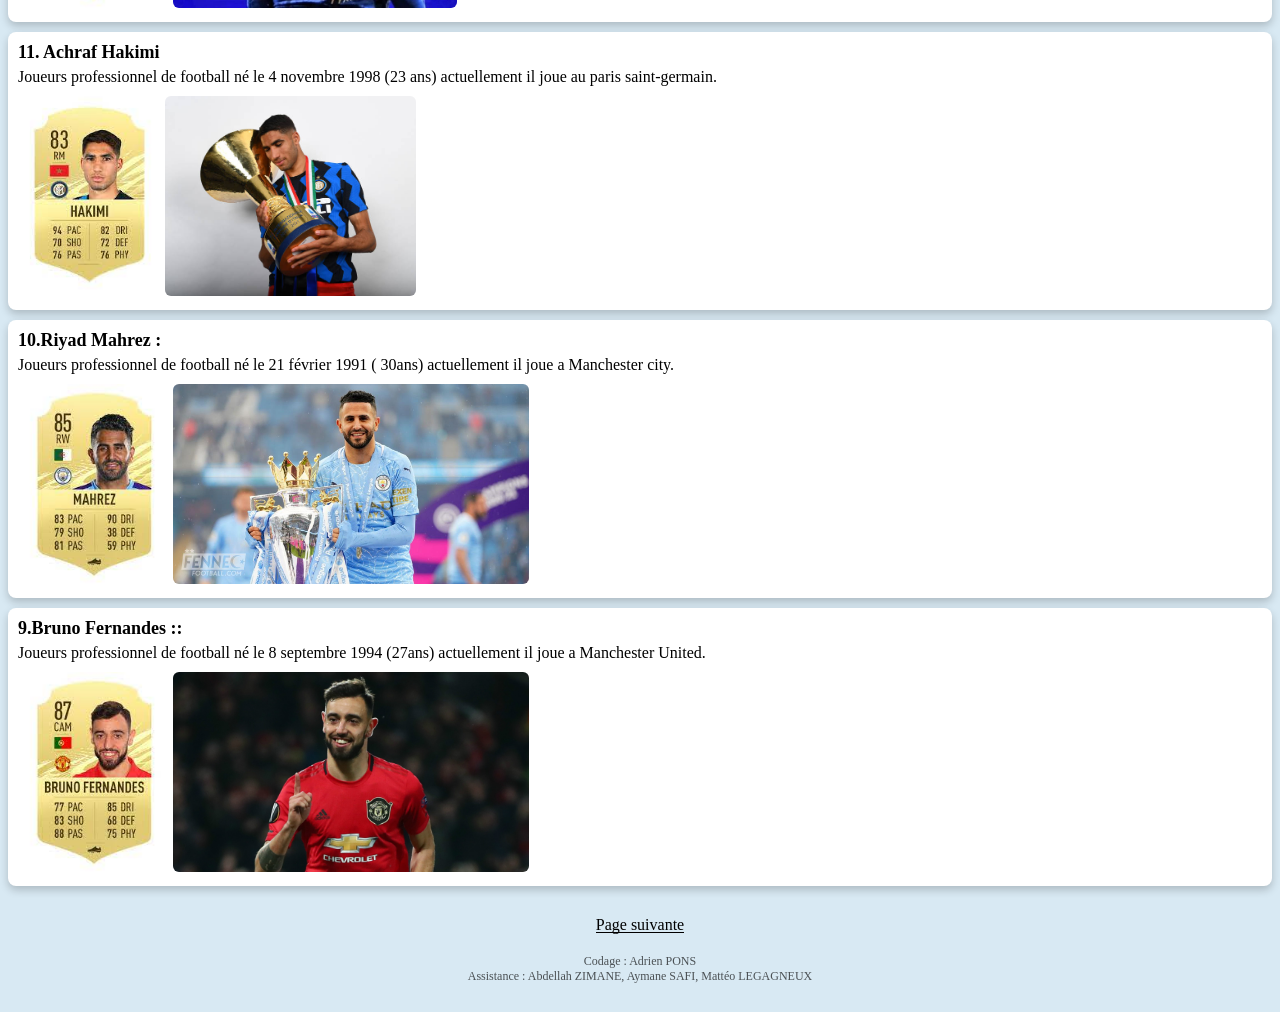
==== commit 7edeed98: "Copyright" ====
--- a/index.html
+++ b/index.html
@@ -83,6 +83,10 @@
 		</main>
 		<footer>
 			<a href="index2.html">Page suivante</a>
+			<div class="copyright">
+				Codage : Adrien PONS<br>
+				Assistance : Abdellah ZIMANE, Aymane SAFI, Mattéo LEGAGNEUX<br>
+			</div>
 		</footer>
 	</body>
 	
--- a/assets/css/main.css
+++ b/assets/css/main.css
@@ -65,6 +65,12 @@
 }
 footer a:hover::before {height: 100%}
 
+.copyright {
+	padding-top: 20px;
+	opacity: 0.65;
+	font-size: 12px
+}
+
 /* 600px max */
 @media screen and (max-width: 600px) {
 	h1 {font-size: 29px}
